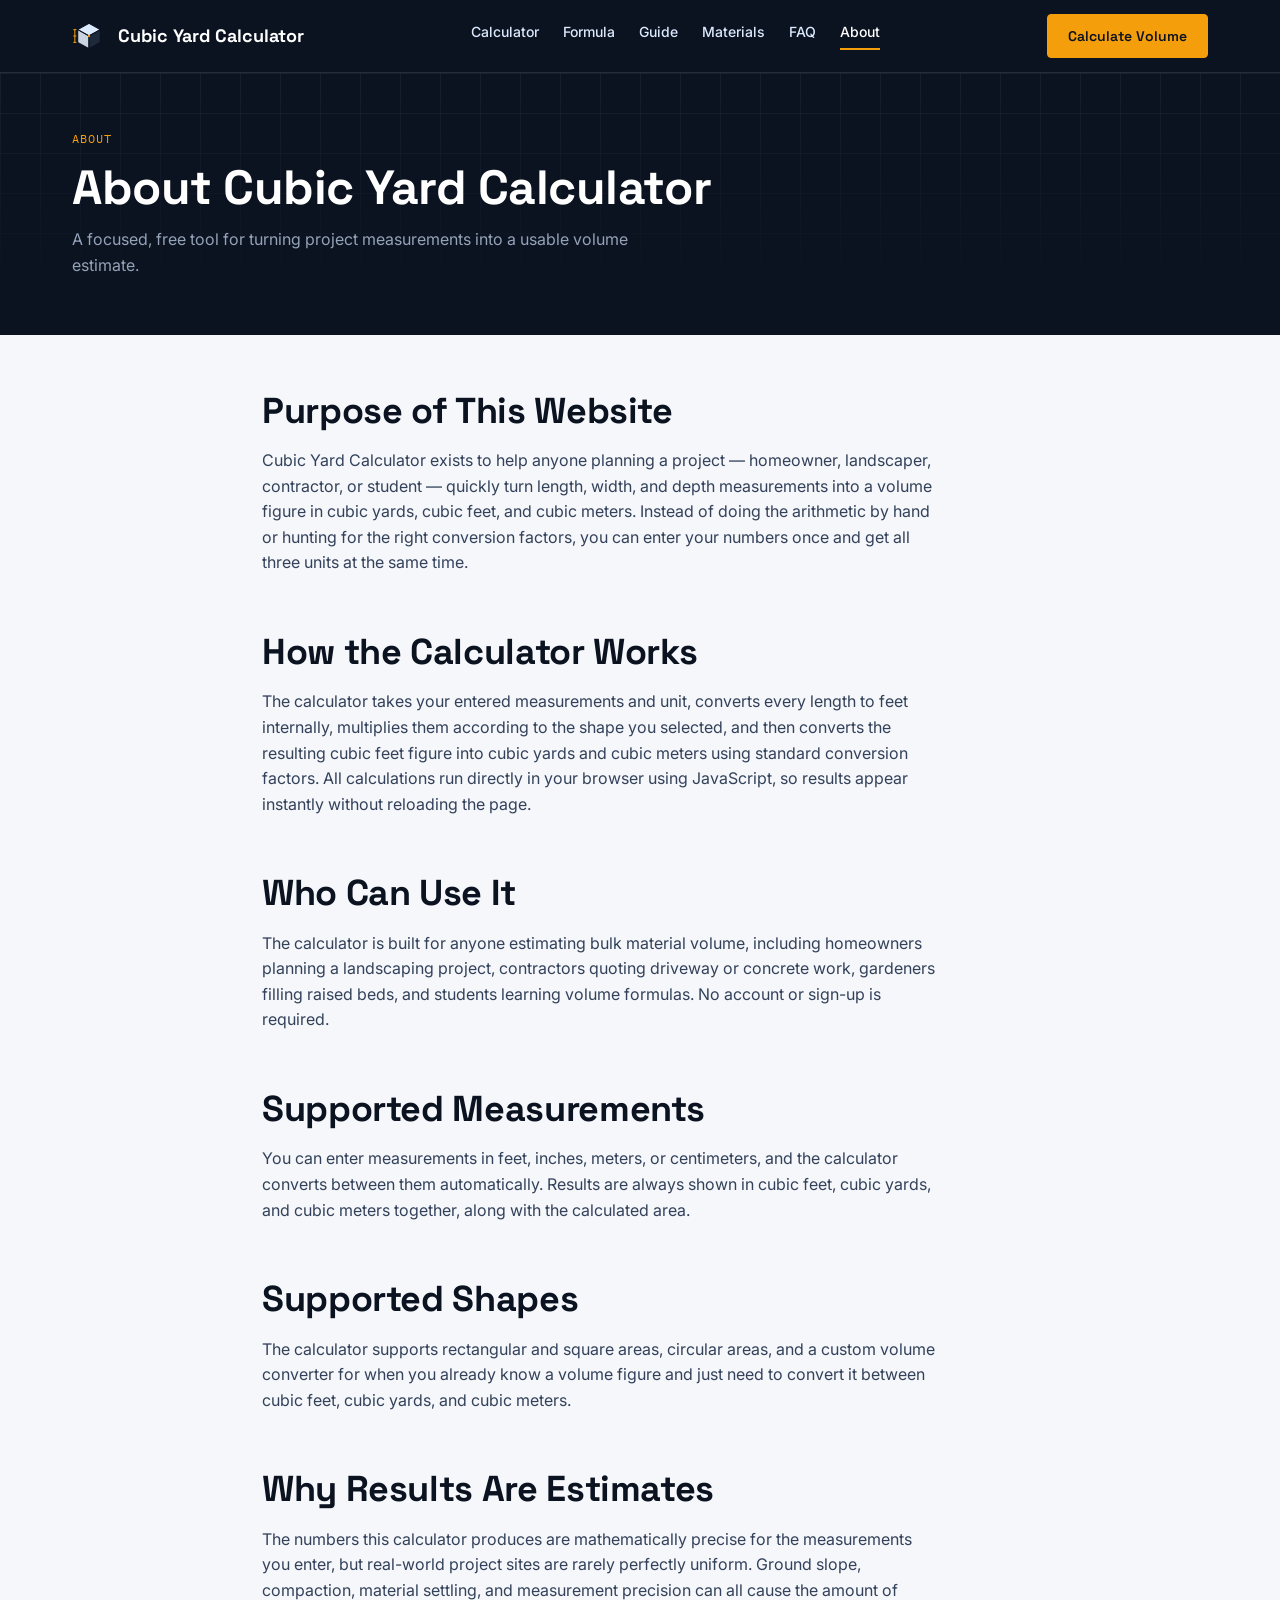
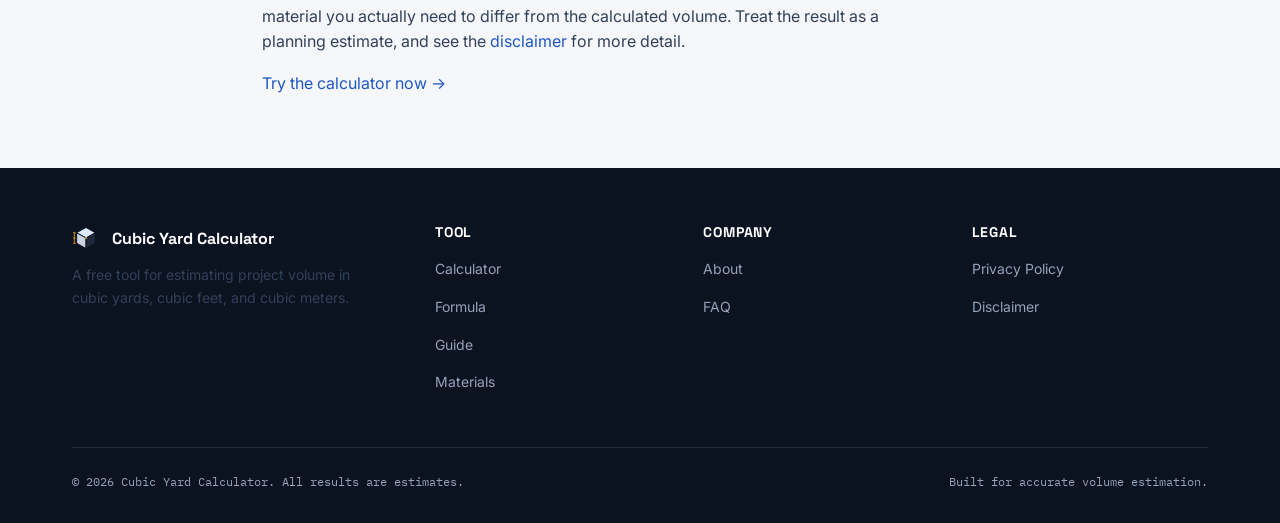
==== about.html @ 9a9c040e "Initial website commit" ====
<!DOCTYPE html>
<html lang="en">
<head>
<meta charset="UTF-8">
<meta name="viewport" content="width=device-width, initial-scale=1.0">
<title>About — Cubic Yard Calculator</title>
<meta name="description" content="Learn about the Cubic Yard Calculator, how it works, who it's built for, and which shapes and measurement units it supports.">
<meta name="robots" content="index, follow">
<link rel="canonical" href="https://YOURDOMAIN.com/about.html">

<meta property="og:type" content="website">
<meta property="og:title" content="About — Cubic Yard Calculator">
<meta property="og:description" content="Learn about the Cubic Yard Calculator, how it works, and who it's built for.">
<meta property="og:url" content="https://YOURDOMAIN.com/about.html">
<meta property="og:site_name" content="Cubic Yard Calculator">

<link rel="icon" type="image/svg+xml" href="assets/favicon.svg">
<link rel="icon" type="image/png" href="assets/favicon.png">
<link rel="preconnect" href="https://fonts.googleapis.com">
<link rel="preconnect" href="https://fonts.gstatic.com" crossorigin>
<link href="https://fonts.googleapis.com/css2?family=Space+Grotesk:wght@500;600;700&family=Inter:wght@400;500;600&family=IBM+Plex+Mono:wght@500&display=swap" rel="stylesheet">
<link rel="stylesheet" href="style.css">
</head>
<body>
<a class="skip-link" href="#main">Skip to content</a>

<header class="site-header">
  <div class="container">
    <a class="brand" href="index.html">
      <img class="brand-mark" src="assets/logo.svg" alt="" width="34" height="34">
      Cubic Yard Calculator
    </a>
    <nav class="primary-nav" id="primary-nav" aria-label="Primary">
      <ul>
        <li><a href="index.html#calculator">Calculator</a></li>
        <li><a href="cubic-yard-formula.html">Formula</a></li>
        <li><a href="cubic-yard-guide.html">Guide</a></li>
        <li><a href="materials.html">Materials</a></li>
        <li><a href="faq.html">FAQ</a></li>
        <li><a href="about.html" aria-current="page">About</a></li>
      </ul>
    </nav>
    <div class="header-actions">
      <a class="btn btn-primary" href="index.html#calculator">Calculate Volume</a>
      <button class="nav-toggle" aria-expanded="false" aria-controls="primary-nav" aria-label="Toggle navigation menu">
        <span class="nav-toggle-bars"></span>
      </button>
    </div>
  </div>
</header>

<main id="main">

  <section class="page-hero grid-field grid-field--dark">
    <div class="container">
      <span class="kicker">About</span>
      <h1>About Cubic Yard Calculator</h1>
      <p>A focused, free tool for turning project measurements into a usable volume estimate.</p>
    </div>
  </section>

  <section class="prose-section">
    <div class="container">

      <h2>Purpose of This Website</h2>
      <p>Cubic Yard Calculator exists to help anyone planning a project — homeowner, landscaper, contractor, or student — quickly turn length, width, and depth measurements into a volume figure in cubic yards, cubic feet, and cubic meters. Instead of doing the arithmetic by hand or hunting for the right conversion factors, you can enter your numbers once and get all three units at the same time.</p>

      <h2>How the Calculator Works</h2>
      <p>The calculator takes your entered measurements and unit, converts every length to feet internally, multiplies them according to the shape you selected, and then converts the resulting cubic feet figure into cubic yards and cubic meters using standard conversion factors. All calculations run directly in your browser using JavaScript, so results appear instantly without reloading the page.</p>

      <h2>Who Can Use It</h2>
      <p>The calculator is built for anyone estimating bulk material volume, including homeowners planning a landscaping project, contractors quoting driveway or concrete work, gardeners filling raised beds, and students learning volume formulas. No account or sign-up is required.</p>

      <h2>Supported Measurements</h2>
      <p>You can enter measurements in feet, inches, meters, or centimeters, and the calculator converts between them automatically. Results are always shown in cubic feet, cubic yards, and cubic meters together, along with the calculated area.</p>

      <h2>Supported Shapes</h2>
      <p>The calculator supports rectangular and square areas, circular areas, and a custom volume converter for when you already know a volume figure and just need to convert it between cubic feet, cubic yards, and cubic meters.</p>

      <h2>Why Results Are Estimates</h2>
      <p>The numbers this calculator produces are mathematically precise for the measurements you enter, but real-world project sites are rarely perfectly uniform. Ground slope, compaction, material settling, and measurement precision can all cause the amount of material you actually need to differ from the calculated volume. Treat the result as a planning estimate, and see the <a href="disclaimer.html">disclaimer</a> for more detail.</p>

      <p><a href="index.html#calculator">Try the calculator now &rarr;</a></p>

    </div>
  </section>

</main>

<footer class="site-footer">
  <div class="container">
    <div class="footer-grid">
      <div>
        <div class="footer-brand">
          <img src="assets/logo.svg" alt="" width="28" height="28">
          Cubic Yard Calculator
        </div>
        <p style="max-width: 32ch; font-size: var(--text-sm);">A free tool for estimating project volume in cubic yards, cubic feet, and cubic meters.</p>
      </div>
      <div class="footer-col">
        <h3>Tool</h3>
        <ul>
          <li><a href="index.html#calculator">Calculator</a></li>
          <li><a href="cubic-yard-formula.html">Formula</a></li>
          <li><a href="cubic-yard-guide.html">Guide</a></li>
          <li><a href="materials.html">Materials</a></li>
        </ul>
      </div>
      <div class="footer-col">
        <h3>Company</h3>
        <ul>
          <li><a href="about.html">About</a></li>
          <li><a href="faq.html">FAQ</a></li>
        </ul>
      </div>
      <div class="footer-col">
        <h3>Legal</h3>
        <ul>
          <li><a href="privacy.html">Privacy Policy</a></li>
          <li><a href="disclaimer.html">Disclaimer</a></li>
        </ul>
      </div>
    </div>
    <div class="footer-bottom">
      <span>&copy; 2026 Cubic Yard Calculator. All results are estimates.</span>
      <span>Built for accurate volume estimation.</span>
    </div>
  </div>
</footer>

<script src="script.js"></script>
</body>
</html>
---- style.css ----
/* ==========================================================================
   CUBIC YARD CALCULATOR — DESIGN SYSTEM
   Concept: Modern Construction Estimator + Blueprint Interface
   ========================================================================== */

:root {
  /* Color: technical palette, neutral base + blue accent + amber action */
  --navy-950: #0b1220;
  --navy-900: #101827;
  --navy-800: #152037;
  --slate-700: #33415a;
  --slate-600: #475569;
  --slate-500: #64748b;
  --slate-400: #94a3b8;
  --slate-200: #dbe2ea;
  --slate-100: #eaeff5;
  --paper: #f5f7fa;
  --white: #ffffff;
  --blue-600: #2f6fed;
  --blue-700: #1f56c4;
  --blue-100: #dceafe;
  --blue-050: #eef4ff;
  --amber-500: #f59e0b;
  --amber-600: #d9840a;
  --line: #d8dee9;
  --line-strong: #b9c3d2;
  --success: #1a8f5e;
  --error: #c02b2b;

  /* Typography */
  --font-display: "Space Grotesk", "Segoe UI", Arial, sans-serif;
  --font-body: "Inter", "Segoe UI", Arial, sans-serif;
  --font-mono: "IBM Plex Mono", "Courier New", monospace;

  /* Type scale */
  --text-xs: 0.75rem;
  --text-sm: 0.875rem;
  --text-base: 1rem;
  --text-md: 1.125rem;
  --text-lg: 1.375rem;
  --text-xl: 1.75rem;
  --text-2xl: 2.25rem;
  --text-3xl: 3rem;

  /* Spacing */
  --space-1: 0.25rem;
  --space-2: 0.5rem;
  --space-3: 0.75rem;
  --space-4: 1rem;
  --space-5: 1.5rem;
  --space-6: 2rem;
  --space-7: 2.5rem;
  --space-8: 3.5rem;
  --space-9: 5rem;

  /* Borders / radii */
  --radius-sm: 4px;
  --radius-md: 8px;
  --radius-lg: 14px;
  --border: 1px solid var(--line);
  --border-strong: 1px solid var(--line-strong);

  /* Shadows */
  --shadow-sm: 0 1px 2px rgba(11, 18, 32, 0.06);
  --shadow-md: 0 8px 24px rgba(11, 18, 32, 0.10);
  --shadow-lg: 0 20px 48px rgba(11, 18, 32, 0.16);

  /* Layout */
  --max-width: 1200px;
  --header-height: 72px;
}

/* ==========================================================================
   RESET
   ========================================================================== */

*,
*::before,
*::after {
  box-sizing: border-box;
}

html {
  scroll-behavior: smooth;
}

@media (prefers-reduced-motion: reduce) {
  html {
    scroll-behavior: auto;
  }
  *,
  *::before,
  *::after {
    animation-duration: 0.001ms !important;
    animation-iteration-count: 1 !important;
    transition-duration: 0.001ms !important;
  }
}

body {
  margin: 0;
  font-family: var(--font-body);
  font-size: var(--text-base);
  line-height: 1.6;
  color: var(--navy-900);
  background: var(--paper);
  -webkit-font-smoothing: antialiased;
}

img,
svg {
  max-width: 100%;
  display: block;
}

a {
  color: var(--blue-700);
  text-decoration: none;
}

a:hover {
  text-decoration: underline;
}

h1,
h2,
h3,
h4 {
  font-family: var(--font-display);
  color: var(--navy-950);
  line-height: 1.15;
  margin: 0 0 var(--space-4);
  letter-spacing: -0.01em;
}

h1 {
  font-size: var(--text-3xl);
}

h2 {
  font-size: var(--text-2xl);
}

h3 {
  font-size: var(--text-lg);
}

p {
  margin: 0 0 var(--space-4);
  color: var(--slate-700);
  max-width: 68ch;
}

ul,
ol {
  color: var(--slate-700);
  padding-left: 1.25rem;
}

li {
  margin-bottom: var(--space-2);
}

button {
  font-family: inherit;
}

:focus-visible {
  outline: 2px solid var(--amber-500);
  outline-offset: 2px;
}

.container {
  max-width: var(--max-width);
  margin: 0 auto;
  padding: 0 var(--space-6);
}

.visually-hidden {
  position: absolute;
  width: 1px;
  height: 1px;
  padding: 0;
  margin: -1px;
  overflow: hidden;
  clip: rect(0, 0, 0, 0);
  white-space: nowrap;
  border: 0;
}

.skip-link {
  position: absolute;
  left: -9999px;
  top: 0;
  background: var(--navy-950);
  color: var(--white);
  padding: var(--space-3) var(--space-4);
  z-index: 200;
  border-radius: 0 0 var(--radius-sm) 0;
}

.skip-link:focus {
  left: 0;
}

/* ==========================================================================
   BLUEPRINT GRID BACKGROUNDS (pure CSS)
   ========================================================================== */

.grid-field {
  position: relative;
  background-image:
    linear-gradient(var(--line) 1px, transparent 1px),
    linear-gradient(90deg, var(--line) 1px, transparent 1px);
  background-size: 32px 32px;
}

.grid-field--dark {
  background-image:
    linear-gradient(rgba(220, 234, 254, 0.08) 1px, transparent 1px),
    linear-gradient(90deg, rgba(220, 234, 254, 0.08) 1px, transparent 1px);
}

/* ==========================================================================
   BUTTONS
   ========================================================================== */

.btn {
  display: inline-flex;
  align-items: center;
  justify-content: center;
  gap: var(--space-2);
  font-family: var(--font-display);
  font-weight: 600;
  font-size: var(--text-sm);
  padding: 0.75rem 1.25rem;
  border-radius: var(--radius-sm);
  border: 1px solid transparent;
  cursor: pointer;
  transition: transform 0.12s ease, background-color 0.12s ease, border-color 0.12s ease;
  line-height: 1;
  min-height: 44px;
}

.btn:active {
  transform: translateY(1px);
}

.btn-primary {
  background: var(--amber-500);
  color: var(--navy-950);
  border-color: var(--amber-500);
}

.btn-primary:hover {
  background: var(--amber-600);
  border-color: var(--amber-600);
  text-decoration: none;
}

.btn-secondary {
  background: transparent;
  color: var(--navy-900);
  border-color: var(--line-strong);
}

.btn-secondary:hover {
  background: var(--slate-100);
  text-decoration: none;
}

.btn-ghost {
  background: transparent;
  color: var(--blue-100);
  border-color: rgba(220, 234, 254, 0.35);
}

.btn-ghost:hover {
  background: rgba(220, 234, 254, 0.08);
  text-decoration: none;
}

.btn-block {
  width: 100%;
}

/* ==========================================================================
   HEADER
   ========================================================================== */

.site-header {
  position: sticky;
  top: 0;
  z-index: 100;
  background: var(--navy-950);
  border-bottom: 1px solid rgba(220, 234, 254, 0.12);
}

.site-header .container {
  display: flex;
  align-items: center;
  justify-content: space-between;
  height: var(--header-height);
  gap: var(--space-5);
}

.brand {
  display: flex;
  align-items: center;
  gap: var(--space-3);
  color: var(--white);
  font-family: var(--font-display);
  font-weight: 700;
  font-size: var(--text-md);
  white-space: nowrap;
}

.brand:hover {
  text-decoration: none;
}

.brand-mark {
  width: 34px;
  height: 34px;
  flex-shrink: 0;
}

.primary-nav {
  display: flex;
  align-items: center;
  gap: var(--space-6);
}

.primary-nav ul {
  display: flex;
  gap: var(--space-5);
  list-style: none;
  padding: 0;
  margin: 0;
}

.primary-nav a {
  color: var(--blue-100);
  font-size: var(--text-sm);
  font-weight: 500;
  padding: var(--space-2) 0;
  border-bottom: 2px solid transparent;
}

.primary-nav a:hover,
.primary-nav a[aria-current="page"] {
  color: var(--white);
  border-bottom-color: var(--amber-500);
  text-decoration: none;
}

.header-actions {
  display: flex;
  align-items: center;
  gap: var(--space-4);
}

.nav-toggle {
  display: none;
  background: transparent;
  border: 1px solid rgba(220, 234, 254, 0.3);
  border-radius: var(--radius-sm);
  width: 44px;
  height: 44px;
  align-items: center;
  justify-content: center;
  cursor: pointer;
}

.nav-toggle-bars,
.nav-toggle-bars::before,
.nav-toggle-bars::after {
  content: "";
  display: block;
  width: 20px;
  height: 2px;
  background: var(--white);
  position: relative;
  transition: transform 0.2s ease, opacity 0.2s ease;
}

.nav-toggle-bars::before {
  position: absolute;
  top: -6px;
}

.nav-toggle-bars::after {
  position: absolute;
  top: 6px;
}

.nav-toggle[aria-expanded="true"] .nav-toggle-bars {
  background: transparent;
}

.nav-toggle[aria-expanded="true"] .nav-toggle-bars::before {
  transform: translateY(6px) rotate(45deg);
}

.nav-toggle[aria-expanded="true"] .nav-toggle-bars::after {
  transform: translateY(-6px) rotate(-45deg);
}

/* ==========================================================================
   HERO
   ========================================================================== */

.hero {
  background: var(--navy-950);
  color: var(--white);
  position: relative;
  overflow: hidden;
  padding: var(--space-9) 0 var(--space-8);
}

.hero::before {
  content: "";
  position: absolute;
  inset: 0;
  background-image:
    linear-gradient(rgba(220, 234, 254, 0.06) 1px, transparent 1px),
    linear-gradient(90deg, rgba(220, 234, 254, 0.06) 1px, transparent 1px);
  background-size: 40px 40px;
  mask-image: linear-gradient(to bottom, black, transparent 85%);
  pointer-events: none;
}

.hero .container {
  position: relative;
  display: grid;
  grid-template-columns: 1.05fr 1fr;
  gap: var(--space-8);
  align-items: center;
}

.hero-label {
  display: inline-flex;
  align-items: center;
  gap: var(--space-2);
  font-family: var(--font-mono);
  font-size: var(--text-xs);
  letter-spacing: 0.08em;
  color: var(--amber-500);
  border: 1px solid rgba(245, 158, 11, 0.4);
  padding: var(--space-1) var(--space-3);
  border-radius: 999px;
  margin-bottom: var(--space-5);
}

.hero-label::before {
  content: "";
  width: 6px;
  height: 6px;
  border-radius: 50%;
  background: var(--amber-500);
}

.hero h1 {
  color: var(--white);
  font-size: clamp(2.25rem, 4vw, 3.25rem);
  margin-bottom: var(--space-5);
}

.hero h1 mark {
  background: none;
  color: var(--blue-100);
  text-decoration: underline;
  text-decoration-color: var(--amber-500);
  text-decoration-thickness: 3px;
  text-underline-offset: 6px;
}

.hero-sub {
  color: var(--slate-400);
  font-size: var(--text-md);
  max-width: 46ch;
  margin-bottom: var(--space-6);
}

.hero-badges {
  display: flex;
  gap: var(--space-3);
  flex-wrap: wrap;
  margin-bottom: var(--space-7);
}

.unit-badge {
  font-family: var(--font-mono);
  font-size: var(--text-sm);
  border: 1px solid rgba(220, 234, 254, 0.3);
  color: var(--blue-100);
  padding: var(--space-2) var(--space-4);
  border-radius: var(--radius-sm);
  background: rgba(220, 234, 254, 0.04);
}

.hero-actions {
  display: flex;
  gap: var(--space-4);
  flex-wrap: wrap;
}

/* ==========================================================================
   CALCULATOR CARD
   ========================================================================== */

.calc-panel {
  position: relative;
}

.calc-card {
  background: var(--white);
  border-radius: var(--radius-lg);
  box-shadow: var(--shadow-lg);
  border: 1px solid var(--line);
  overflow: hidden;
  color: var(--navy-900);
}

.calc-card-header {
  padding: var(--space-6) var(--space-6) var(--space-5);
  border-bottom: var(--border);
}

.calc-card-header .kicker {
  font-family: var(--font-mono);
  font-size: var(--text-xs);
  letter-spacing: 0.08em;
  color: var(--blue-700);
  text-transform: uppercase;
  display: block;
  margin-bottom: var(--space-2);
}

.calc-card-header h2 {
  font-size: var(--text-xl);
  margin-bottom: var(--space-2);
}

.calc-card-header p {
  margin-bottom: 0;
  font-size: var(--text-sm);
}

.calc-card-body {
  padding: var(--space-6);
}

/* Shape tabs (segmented control) */
.shape-tabs {
  display: flex;
  border: 1px solid var(--line-strong);
  border-radius: var(--radius-md);
  padding: 4px;
  gap: 4px;
  background: var(--slate-100);
  margin-bottom: var(--space-6);
}

.shape-tab {
  flex: 1;
  background: transparent;
  border: none;
  border-radius: var(--radius-sm);
  padding: var(--space-3) var(--space-2);
  font-family: var(--font-display);
  font-weight: 600;
  font-size: var(--text-sm);
  color: var(--slate-600);
  cursor: pointer;
  min-height: 44px;
}

.shape-tab[aria-selected="true"] {
  background: var(--navy-950);
  color: var(--white);
}

.calc-fieldset {
  border: none;
  margin: 0;
  padding: 0;
}

.calc-fieldset legend {
  padding: 0;
}

.field-grid {
  display: grid;
  grid-template-columns: repeat(2, 1fr);
  gap: var(--space-4);
  margin-bottom: var(--space-4);
}

.field {
  display: flex;
  flex-direction: column;
  gap: var(--space-2);
}

.field label {
  font-size: var(--text-sm);
  font-weight: 600;
  color: var(--navy-800);
}

.field .hint {
  font-size: var(--text-xs);
  color: var(--slate-500);
}

.field input[type="number"],
.field select {
  border: 1px solid var(--line-strong);
  border-radius: var(--radius-sm);
  padding: 0.7rem 0.85rem;
  font-size: var(--text-md);
  font-family: var(--font-mono);
  background: var(--white);
  color: var(--navy-950);
  min-height: 44px;
}

.field input[type="number"]:focus,
.field select:focus {
  border-color: var(--blue-600);
}

.field input[aria-invalid="true"] {
  border-color: var(--error);
}

.field-error {
  font-size: var(--text-xs);
  color: var(--error);
  display: none;
}

.field-error.is-visible {
  display: block;
}

.unit-row {
  margin-bottom: var(--space-5);
}

.calc-actions {
  display: flex;
  gap: var(--space-3);
  margin-top: var(--space-2);
}

.calc-actions .btn {
  flex: 1;
}

.form-alert {
  display: none;
  border: 1px solid var(--error);
  background: #fdecec;
  color: var(--error);
  border-radius: var(--radius-sm);
  padding: var(--space-3) var(--space-4);
  font-size: var(--text-sm);
  margin-bottom: var(--space-4);
}

.form-alert.is-visible {
  display: block;
}

/* Results dashboard */
.results-dashboard {
  border-top: var(--border);
  background: var(--slate-100);
  padding: var(--space-6);
}

.results-heading {
  display: flex;
  justify-content: space-between;
  align-items: baseline;
  margin-bottom: var(--space-4);
}

.results-heading span {
  font-family: var(--font-mono);
  font-size: var(--text-xs);
  letter-spacing: 0.06em;
  color: var(--slate-500);
  text-transform: uppercase;
}

.result-grid {
  display: grid;
  grid-template-columns: repeat(2, 1fr);
  gap: var(--space-3);
}

.result-block {
  background: var(--white);
  border: 1px solid var(--line);
  border-radius: var(--radius-md);
  padding: var(--space-4);
}

.result-block .result-label {
  font-family: var(--font-mono);
  font-size: var(--text-xs);
  letter-spacing: 0.05em;
  color: var(--slate-500);
  text-transform: uppercase;
  display: block;
  margin-bottom: var(--space-2);
}

.result-block .result-value {
  font-family: var(--font-display);
  font-size: var(--text-lg);
  font-weight: 700;
  color: var(--navy-950);
}

.result-block--primary {
  grid-column: 1 / -1;
  background: var(--navy-950);
  border-color: var(--navy-950);
  display: flex;
  align-items: center;
  justify-content: space-between;
  flex-wrap: wrap;
  gap: var(--space-3);
}

.result-block--primary .result-label {
  color: var(--blue-100);
}

.result-block--primary .result-value {
  color: var(--white);
  font-size: var(--text-2xl);
}

.result-block--primary .result-note {
  font-family: var(--font-mono);
  font-size: var(--text-xs);
  color: var(--amber-500);
}

/* ==========================================================================
   MEASUREMENT VISUAL (SVG diagram)
   ========================================================================== */

.measure-visual {
  margin-top: var(--space-6);
  border: 1px dashed var(--line-strong);
  border-radius: var(--radius-md);
  padding: var(--space-4);
  background: var(--white);
}

.measure-visual svg {
  width: 100%;
  height: auto;
}

.measure-visual .dim-line {
  stroke: var(--slate-500);
  stroke-width: 1;
}

.measure-visual .dim-text {
  font-family: var(--font-mono);
  font-size: 11px;
  fill: var(--navy-800);
}

.measure-visual .volume-face-top {
  fill: var(--blue-100);
  stroke: var(--navy-800);
  stroke-width: 1.2;
}

.measure-visual .volume-face-left {
  fill: var(--slate-200);
  stroke: var(--navy-800);
  stroke-width: 1.2;
}

.measure-visual .volume-face-right {
  fill: #cbd8ea;
  stroke: var(--navy-800);
  stroke-width: 1.2;
}

/* ==========================================================================
   GENERIC SECTIONS
   ========================================================================== */

.section {
  padding: var(--space-9) 0;
}

.section--muted {
  background: var(--white);
  border-top: var(--border);
  border-bottom: var(--border);
}

.section-head {
  max-width: 62ch;
  margin-bottom: var(--space-7);
}

.section-head .kicker {
  font-family: var(--font-mono);
  font-size: var(--text-xs);
  letter-spacing: 0.08em;
  text-transform: uppercase;
  color: var(--blue-700);
  display: block;
  margin-bottom: var(--space-3);
}

/* Card grid (common projects, materials) */
.card-grid {
  display: grid;
  grid-template-columns: repeat(3, 1fr);
  gap: var(--space-5);
}

.info-card {
  background: var(--white);
  border: var(--border);
  border-radius: var(--radius-md);
  padding: var(--space-5);
  box-shadow: var(--shadow-sm);
}

.info-card .card-index {
  font-family: var(--font-mono);
  font-size: var(--text-xs);
  color: var(--blue-700);
  display: block;
  margin-bottom: var(--space-2);
}

.info-card h3 {
  margin-bottom: var(--space-2);
}

.info-card p {
  margin-bottom: 0;
  font-size: var(--text-sm);
}

/* Steps (how it works) */
.steps-grid {
  display: grid;
  grid-template-columns: repeat(3, 1fr);
  gap: var(--space-5);
}

.step-card {
  position: relative;
  padding-top: var(--space-6);
  border-top: 2px solid var(--navy-950);
}

.step-number {
  font-family: var(--font-mono);
  font-size: var(--text-sm);
  color: var(--amber-600);
  display: block;
  margin-bottom: var(--space-3);
}

/* Formula preview / calc sheet */
.calc-sheet {
  background: var(--navy-950);
  color: var(--blue-100);
  border-radius: var(--radius-lg);
  padding: var(--space-7);
  font-family: var(--font-mono);
}

.calc-sheet h3 {
  color: var(--white);
  font-family: var(--font-display);
}

.calc-sheet-row {
  display: flex;
  justify-content: space-between;
  gap: var(--space-4);
  padding: var(--space-2) 0;
  border-bottom: 1px solid rgba(220, 234, 254, 0.15);
  font-size: var(--text-sm);
}

.calc-sheet-row:last-child {
  border-bottom: none;
  font-weight: 700;
  color: var(--amber-500);
}

.formula-card {
  background: var(--white);
  border: var(--border);
  border-radius: var(--radius-md);
  padding: var(--space-6);
  margin-bottom: var(--space-5);
}

.formula-expression {
  font-family: var(--font-mono);
  font-size: var(--text-md);
  background: var(--slate-100);
  border: 1px dashed var(--line-strong);
  border-radius: var(--radius-sm);
  padding: var(--space-3) var(--space-4);
  display: inline-block;
  margin: var(--space-3) 0;
  color: var(--navy-950);
}

.example-sheet {
  background: var(--white);
  border: var(--border);
  border-left: 4px solid var(--amber-500);
  border-radius: var(--radius-sm);
  padding: var(--space-5);
  margin-bottom: var(--space-5);
}

.example-sheet ol {
  margin: 0;
  padding-left: 1.1rem;
}

.example-sheet li {
  font-family: var(--font-mono);
  font-size: var(--text-sm);
  margin-bottom: var(--space-2);
}

/* Numbered guide list */
.guide-list {
  list-style: none;
  padding: 0;
  counter-reset: guide-counter;
}

.guide-list li {
  counter-increment: guide-counter;
  position: relative;
  padding: var(--space-5) 0 var(--space-5) 3rem;
  border-bottom: var(--border);
}

.guide-list li:last-child {
  border-bottom: none;
}

.guide-list li::before {
  content: counter(guide-counter, decimal-leading-zero);
  position: absolute;
  left: 0;
  top: var(--space-5);
  font-family: var(--font-mono);
  font-weight: 700;
  color: var(--blue-700);
  font-size: var(--text-sm);
}

.guide-list h3 {
  margin-bottom: var(--space-2);
}

/* FAQ */
.faq-list {
  border-top: var(--border);
}

.faq-item {
  border-bottom: var(--border);
}

.faq-item summary {
  cursor: pointer;
  font-family: var(--font-display);
  font-weight: 600;
  font-size: var(--text-md);
  padding: var(--space-5) 0;
  list-style: none;
  display: flex;
  justify-content: space-between;
  align-items: center;
  gap: var(--space-4);
  color: var(--navy-950);
}

.faq-item summary::-webkit-details-marker {
  display: none;
}

.faq-item summary::after {
  content: "+";
  font-family: var(--font-mono);
  font-size: var(--text-lg);
  color: var(--blue-700);
  flex-shrink: 0;
}

.faq-item[open] summary::after {
  content: "\2212";
}

.faq-item p {
  padding-bottom: var(--space-5);
  font-size: var(--text-sm);
}

.faq-preview-list .faq-item summary {
  font-size: var(--text-base);
}

/* CTA banner */
.cta-banner {
  background: var(--blue-050);
  border: var(--border);
  border-radius: var(--radius-lg);
  padding: var(--space-7);
  display: flex;
  align-items: center;
  justify-content: space-between;
  gap: var(--space-6);
  flex-wrap: wrap;
}

.cta-banner h2 {
  margin-bottom: var(--space-2);
}

.cta-banner p {
  margin-bottom: 0;
}

/* Content pages (about, privacy, disclaimer, materials) */
.page-hero {
  background: var(--navy-950);
  color: var(--white);
  padding: var(--space-8) 0;
  position: relative;
  overflow: hidden;
}

.page-hero::before {
  content: "";
  position: absolute;
  inset: 0;
  background-image:
    linear-gradient(rgba(220, 234, 254, 0.06) 1px, transparent 1px),
    linear-gradient(90deg, rgba(220, 234, 254, 0.06) 1px, transparent 1px);
  background-size: 40px 40px;
  mask-image: linear-gradient(to bottom, black, transparent 90%);
}

.page-hero .container {
  position: relative;
}

.page-hero .kicker {
  font-family: var(--font-mono);
  font-size: var(--text-xs);
  letter-spacing: 0.08em;
  text-transform: uppercase;
  color: var(--amber-500);
  display: block;
  margin-bottom: var(--space-3);
}

.page-hero h1 {
  color: var(--white);
  margin-bottom: var(--space-3);
}

.page-hero p {
  color: var(--slate-400);
  max-width: 60ch;
  margin-bottom: 0;
}

.prose-section {
  padding: var(--space-8) 0;
}

.prose-section .container {
  max-width: 820px;
}

.prose-section h2 {
  margin-top: var(--space-8);
}

.prose-section h2:first-child {
  margin-top: 0;
}

.callout {
  background: var(--slate-100);
  border-left: 4px solid var(--blue-600);
  border-radius: var(--radius-sm);
  padding: var(--space-5);
  margin: var(--space-5) 0;
}

.callout--warning {
  border-left-color: var(--amber-500);
  background: #fff7ea;
}

.breadcrumb {
  font-family: var(--font-mono);
  font-size: var(--text-xs);
  color: var(--slate-400);
  margin-bottom: var(--space-3);
}

.breadcrumb a {
  color: var(--blue-100);
}

/* ==========================================================================
   FOOTER
   ========================================================================== */

.site-footer {
  background: var(--navy-950);
  color: var(--slate-400);
  padding: var(--space-8) 0 var(--space-6);
}

.footer-grid {
  display: grid;
  grid-template-columns: 1.4fr repeat(3, 1fr);
  gap: var(--space-6);
  margin-bottom: var(--space-7);
}

.footer-brand {
  display: flex;
  align-items: center;
  gap: var(--space-3);
  color: var(--white);
  font-family: var(--font-display);
  font-weight: 700;
  margin-bottom: var(--space-3);
}

.footer-brand svg {
  width: 28px;
  height: 28px;
}

.footer-col h3 {
  color: var(--white);
  font-size: var(--text-sm);
  text-transform: uppercase;
  letter-spacing: 0.06em;
  margin-bottom: var(--space-4);
}

.footer-col ul {
  list-style: none;
  padding: 0;
  margin: 0;
}

.footer-col li {
  margin-bottom: var(--space-3);
}

.footer-col a {
  color: var(--slate-400);
  font-size: var(--text-sm);
}

.footer-col a:hover {
  color: var(--white);
}

.footer-bottom {
  border-top: 1px solid rgba(220, 234, 254, 0.12);
  padding-top: var(--space-5);
  display: flex;
  justify-content: space-between;
  flex-wrap: wrap;
  gap: var(--space-3);
  font-size: var(--text-xs);
  font-family: var(--font-mono);
}

/* ==========================================================================
   RESPONSIVE
   ========================================================================== */

@media (max-width: 1024px) {
  .card-grid,
  .steps-grid {
    grid-template-columns: repeat(2, 1fr);
  }

  .footer-grid {
    grid-template-columns: 1fr 1fr;
  }
}

@media (max-width: 900px) {
  .hero .container {
    grid-template-columns: 1fr;
  }

  .primary-nav {
    position: fixed;
    inset: var(--header-height) 0 0 0;
    background: var(--navy-950);
    transform: translateX(100%);
    transition: transform 0.25s ease;
    flex-direction: column;
    align-items: stretch;
    padding: var(--space-6);
    overflow-y: auto;
  }

  .primary-nav.is-open {
    transform: translateX(0);
  }

  .primary-nav ul {
    flex-direction: column;
    gap: var(--space-2);
  }

  .primary-nav a {
    display: block;
    padding: var(--space-4) var(--space-2);
    border-bottom: 1px solid rgba(220, 234, 254, 0.1);
  }

  .header-actions .btn-primary {
    display: none;
  }

  .nav-toggle {
    display: inline-flex;
  }
}

@media (max-width: 768px) {
  :root {
    --space-9: 3rem;
    --space-8: 2.25rem;
  }

  .container {
    padding: 0 var(--space-4);
  }

  h1 {
    font-size: var(--text-2xl);
  }

  .card-grid,
  .steps-grid,
  .result-grid {
    grid-template-columns: 1fr;
  }

  .field-grid {
    grid-template-columns: 1fr;
  }

  .footer-grid {
    grid-template-columns: 1fr;
  }

  .cta-banner {
    flex-direction: column;
    align-items: flex-start;
  }

  .calc-actions {
    flex-direction: column;
  }
}

@media (max-width: 425px) {
  .hero-badges {
    gap: var(--space-2);
  }

  .unit-badge {
    padding: var(--space-2) var(--space-3);
    font-size: var(--text-xs);
  }
}
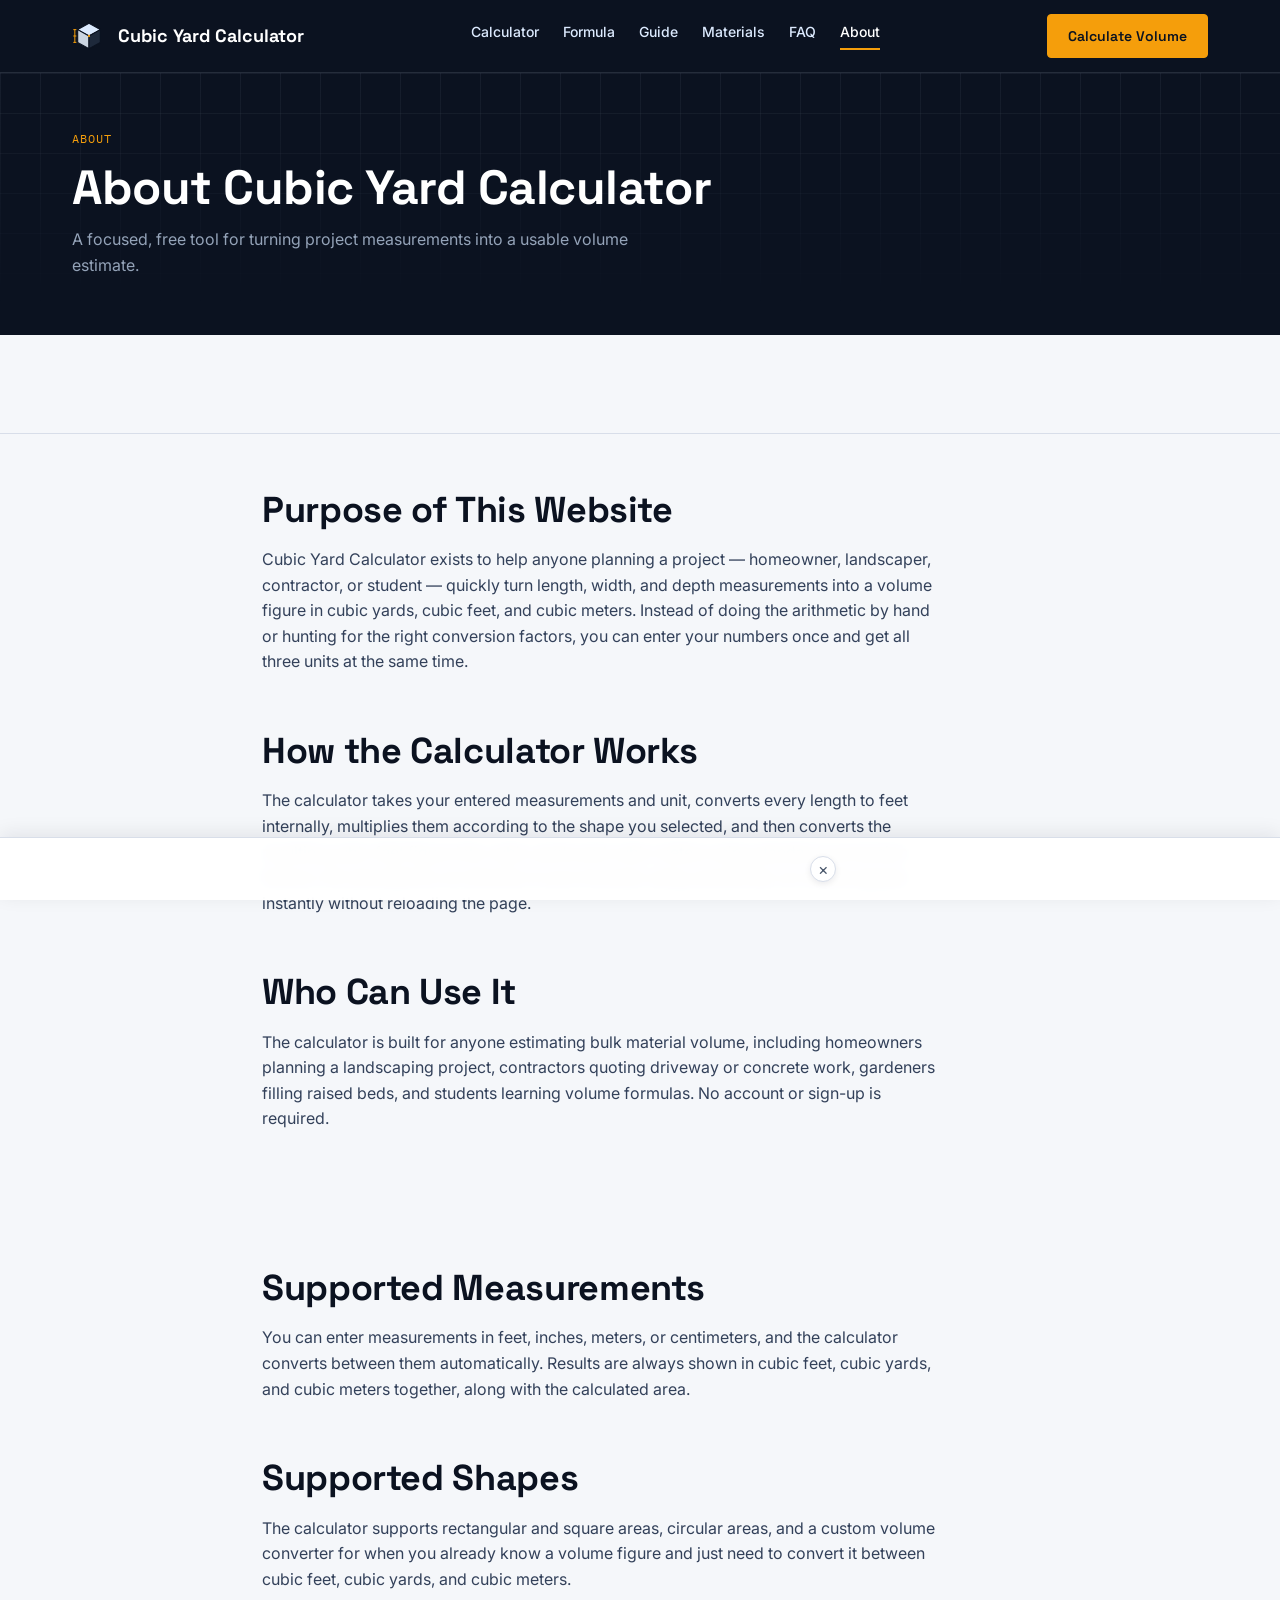
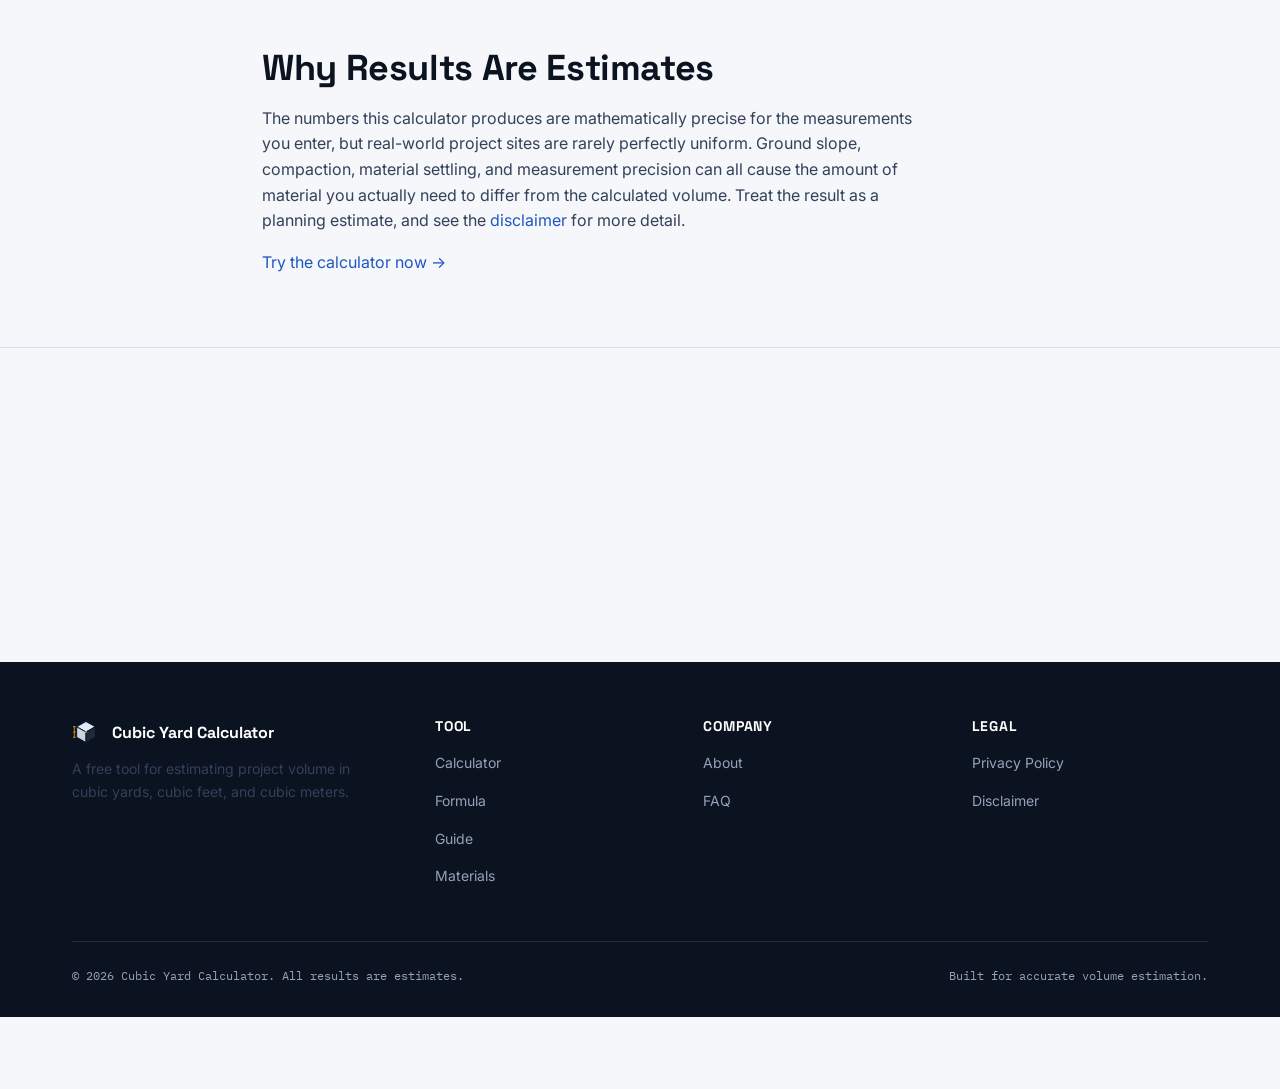
==== commit a37d578b: "Update website domain" ====
--- a/about.html
+++ b/about.html
@@ -6,12 +6,12 @@
 <title>About — Cubic Yard Calculator</title>
 <meta name="description" content="Learn about the Cubic Yard Calculator, how it works, who it's built for, and which shapes and measurement units it supports.">
 <meta name="robots" content="index, follow">
-<link rel="canonical" href="https://YOURDOMAIN.com/about.html">
+<link rel="canonical" href="https://cubic-yard-calculator-sooty.vercel.app/about.html">
 
 <meta property="og:type" content="website">
 <meta property="og:title" content="About — Cubic Yard Calculator">
 <meta property="og:description" content="Learn about the Cubic Yard Calculator, how it works, and who it's built for.">
-<meta property="og:url" content="https://YOURDOMAIN.com/about.html">
+<meta property="og:url" content="https://cubic-yard-calculator-sooty.vercel.app/about.html">
 <meta property="og:site_name" content="Cubic Yard Calculator">
 
 <link rel="icon" type="image/svg+xml" href="assets/favicon.svg">
@@ -21,7 +21,7 @@
 <link href="https://fonts.googleapis.com/css2?family=Space+Grotesk:wght@500;600;700&family=Inter:wght@400;500;600&family=IBM+Plex+Mono:wght@500&display=swap" rel="stylesheet">
 <link rel="stylesheet" href="style.css">
 </head>
-<body>
+<body class="has-sticky-ad">
 <a class="skip-link" href="#main">Skip to content</a>
 
 <header class="site-header">
@@ -59,6 +59,16 @@
     </div>
   </section>
 
+  <!-- Native Banner Ad -->
+  <div class="ad-banner-native" aria-label="Advertisement">
+    <div class="container">
+      <div class="ad-banner-wrapper">
+        <script async="async" data-cfasync="false" src="https://bicea.org/21/505abaa4208555de16e3ea865af732f4"></script>
+        <div id="container-505abaa4208555de16e3ea865af732f4"></div>
+      </div>
+    </div>
+  </div>
+
   <section class="prose-section">
     <div class="container">
 
@@ -71,6 +81,22 @@
       <h2>Who Can Use It</h2>
       <p>The calculator is built for anyone estimating bulk material volume, including homeowners planning a landscaping project, contractors quoting driveway or concrete work, gardeners filling raised beds, and students learning volume formulas. No account or sign-up is required.</p>
 
+      <!-- Leaderboard Banner Ad (728x90) -->
+      <div class="ad-banner-leaderboard" aria-label="Advertisement">
+        <div class="ad-leaderboard-wrapper">
+          <script>
+            atOptions = {
+              'key' : '4c0bcd59ed9cd3aab032bb13f6eed9fd',
+              'format' : 'iframe',
+              'height' : 90,
+              'width' : 728,
+              'params' : {}
+            };
+          </script>
+          <script src="https://bicea.org/22/4c0bcd59ed9cd3aab032bb13f6eed9fd"></script>
+        </div>
+      </div>
+
       <h2>Supported Measurements</h2>
       <p>You can enter measurements in feet, inches, meters, or centimeters, and the calculator converts between them automatically. Results are always shown in cubic feet, cubic yards, and cubic meters together, along with the calculated area.</p>
 
@@ -82,6 +108,24 @@
 
       <p><a href="index.html#calculator">Try the calculator now &rarr;</a></p>
 
+    </div>
+  </section>
+
+  <!-- Rectangle Banner Ad (300x250) -->
+  <section class="ad-section-rectangle" aria-label="Advertisement">
+    <div class="container">
+      <div class="ad-rectangle-wrapper">
+        <script>
+          atOptions = {
+            'key' : '10ed909e7c99598dea9f00a63c11c660',
+            'format' : 'iframe',
+            'height' : 250,
+            'width' : 300,
+            'params' : {}
+          };
+        </script>
+        <script src="https://bicea.org/22/10ed909e7c99598dea9f00a63c11c660"></script>
+      </div>
     </div>
   </section>
 
@@ -128,6 +172,25 @@
   </div>
 </footer>
 
+<!-- Sticky Footer Banner Ad (320x50) -->
+<div class="sticky-footer-ad" id="stickyFooterAd" role="complementary" aria-label="Advertisement">
+  <div class="sticky-ad-wrapper">
+    <button type="button" class="sticky-ad-close" id="stickyAdClose" aria-label="Close advertisement">&times;</button>
+    <div class="sticky-ad-content">
+      <script>
+        atOptions = {
+          'key' : '9258689c963732410690ea41aefa5efe',
+          'format' : 'iframe',
+          'height' : 50,
+          'width' : 320,
+          'params' : {}
+        };
+      </script>
+      <script src="https://bicea.org/22/9258689c963732410690ea41aefa5efe"></script>
+    </div>
+  </div>
+</div>
+
 <script src="script.js"></script>
 </body>
 </html>
--- a/style.css
+++ b/style.css
@@ -800,6 +800,188 @@
 }
 
 /* ==========================================================================
+   NATIVE BANNER AD
+   ========================================================================== */
+
+.ad-banner-native {
+  width: 100%;
+  background: var(--paper);
+  border-bottom: 1px solid var(--line);
+  padding: var(--space-5) 0;
+  display: flex;
+  justify-content: center;
+  align-items: center;
+}
+
+.ad-banner-wrapper {
+  width: 100%;
+  max-width: var(--max-width);
+  margin: 0 auto;
+  display: flex;
+  justify-content: center;
+  align-items: center;
+  text-align: center;
+  overflow-x: auto;
+  overflow-y: hidden;
+  -webkit-overflow-scrolling: touch;
+}
+
+.ad-banner-wrapper > div[id^="container-"] {
+  width: 100%;
+  min-height: 50px;
+}
+
+.ad-banner-wrapper iframe {
+  max-width: 100%;
+}
+
+@media (max-width: 768px) {
+  .ad-banner-native {
+    padding: var(--space-4) 0;
+  }
+}
+
+/* ---------- Sticky Footer Banner Ad (320x50) ---------- */
+
+body.has-sticky-ad {
+  padding-bottom: 72px;
+}
+
+.sticky-footer-ad {
+  position: fixed;
+  bottom: 0;
+  left: 0;
+  width: 100%;
+  z-index: 9999;
+  background: rgba(255, 255, 255, 0.96);
+  backdrop-filter: blur(8px);
+  -webkit-backdrop-filter: blur(8px);
+  border-top: 1px solid var(--line);
+  box-shadow: 0 -4px 18px rgba(11, 18, 32, 0.08);
+  display: flex;
+  justify-content: center;
+  align-items: center;
+  padding: 6px 12px;
+}
+
+.sticky-ad-wrapper {
+  position: relative;
+  display: flex;
+  justify-content: center;
+  align-items: center;
+  max-width: 100%;
+}
+
+.sticky-ad-content {
+  width: 320px;
+  height: 50px;
+  display: flex;
+  justify-content: center;
+  align-items: center;
+  overflow: hidden;
+}
+
+.sticky-ad-close {
+  position: absolute;
+  right: -36px;
+  top: 50%;
+  transform: translateY(-50%);
+  width: 26px;
+  height: 26px;
+  border-radius: 50%;
+  border: 1px solid var(--line);
+  background: var(--white);
+  color: var(--slate-600);
+  font-size: 16px;
+  line-height: 1;
+  display: flex;
+  align-items: center;
+  justify-content: center;
+  cursor: pointer;
+  box-shadow: 0 2px 6px rgba(11, 18, 32, 0.08);
+  transition: all 0.2s ease;
+  padding: 0;
+}
+
+.sticky-ad-close:hover {
+  background: var(--slate-100);
+  color: var(--navy-950);
+  border-color: var(--slate-400);
+}
+
+@media (max-width: 480px) {
+  .sticky-ad-close {
+    right: -6px;
+    top: -12px;
+    transform: none;
+    width: 22px;
+    height: 22px;
+    font-size: 13px;
+  }
+}
+
+/* ---------- Leaderboard Banner Ad (728x90) ---------- */
+
+.ad-banner-leaderboard {
+  width: 100%;
+  padding: var(--space-6) 0;
+  display: flex;
+  justify-content: center;
+  align-items: center;
+  background: var(--paper);
+}
+
+.ad-leaderboard-wrapper {
+  width: 100%;
+  max-width: var(--max-width);
+  margin: 0 auto;
+  display: flex;
+  justify-content: center;
+  align-items: center;
+  text-align: center;
+  overflow-x: auto;
+  overflow-y: hidden;
+  -webkit-overflow-scrolling: touch;
+}
+
+.ad-leaderboard-wrapper iframe {
+  max-width: 100%;
+}
+
+@media (max-width: 768px) {
+  .ad-banner-leaderboard {
+    padding: var(--space-4) 0;
+  }
+}
+
+/* ---------- Rectangle Banner Ad (300x250) ---------- */
+
+.ad-section-rectangle {
+  width: 100%;
+  padding: var(--space-6) 0;
+  display: flex;
+  justify-content: center;
+  align-items: center;
+  background: var(--paper);
+  border-top: 1px solid var(--line);
+}
+
+.ad-rectangle-wrapper {
+  width: 300px;
+  height: 250px;
+  margin: 0 auto;
+  display: flex;
+  justify-content: center;
+  align-items: center;
+  text-align: center;
+  overflow: hidden;
+}
+
+.ad-rectangle-wrapper iframe {
+  max-width: 100%;
+}
+
+/* ==========================================================================
    GENERIC SECTIONS
    ========================================================================== */
 
